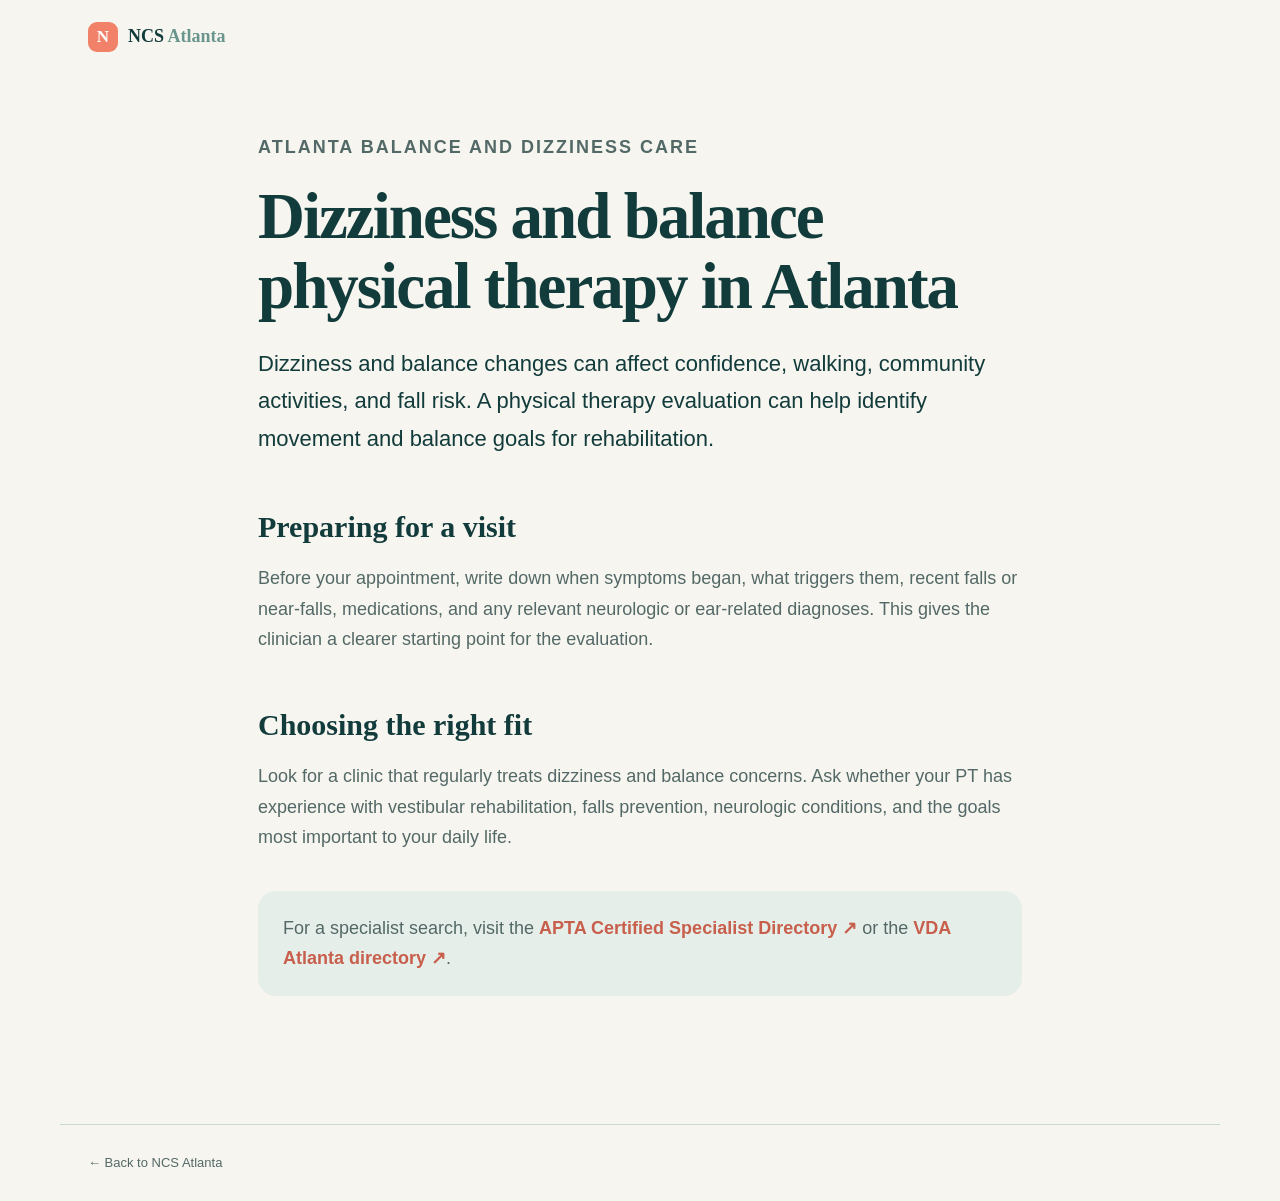
==== dizziness-balance-physical-therapy-atlanta.html @ 5493cdd1 "Add SEO metadata and resource pages" ====
<!doctype html><html lang="en"><head><meta charset="utf-8"><meta name="viewport" content="width=device-width, initial-scale=1"><title>Dizziness and Balance Physical Therapy in Atlanta | NCS Atlanta</title><meta name="description" content="Learn how to find physical therapy in Atlanta for dizziness, balance concerns, vertigo, and fall-risk management."><link rel="canonical" href="https://ncsatlanta.com/dizziness-balance-physical-therapy-atlanta.html"><link rel="stylesheet" href="styles.css"><link rel="stylesheet" href="directory.css"><link rel="stylesheet" href="article.css"></head><body><header class="article-header"><a class="brand" href="index.html"><span class="brand-mark">N</span><span>NCS <em>Atlanta</em></span></a></header><main class="article-main"><p class="article-kicker">Atlanta balance and dizziness care</p><h1>Dizziness and balance physical therapy in Atlanta</h1><p class="article-lede">Dizziness and balance changes can affect confidence, walking, community activities, and fall risk. A physical therapy evaluation can help identify movement and balance goals for rehabilitation.</p><h2>Preparing for a visit</h2><p>Before your appointment, write down when symptoms began, what triggers them, recent falls or near-falls, medications, and any relevant neurologic or ear-related diagnoses. This gives the clinician a clearer starting point for the evaluation.</p><h2>Choosing the right fit</h2><p>Look for a clinic that regularly treats dizziness and balance concerns. Ask whether your PT has experience with vestibular rehabilitation, falls prevention, neurologic conditions, and the goals most important to your daily life.</p><p class="article-note">For a specialist search, visit the <a href="https://aptaapps.apta.org/APTAPtDirectory/CertifiedSpecialistDirectory.aspx" target="_blank" rel="noopener">APTA Certified Specialist Directory ↗</a> or the <a href="https://vestibular.org/healthcare-directory/?_distance=33.7501275%2C-84.3885209%2C10%2CAtlanta%252C%2520GA%252C%2520USA" target="_blank" rel="noopener">VDA Atlanta directory ↗</a>.</p></main><footer class="article-footer"><a href="index.html">← Back to NCS Atlanta</a></footer></body></html>
---- styles.css ----
:root{--ink:#123b3b;--teal:#0e3b3b;--mint:#d9eee7;--cream:#f7f5ef;--coral:#f18168;--line:#c8d9d2;--muted:#536967}*{box-sizing:border-box}html{scroll-behavior:smooth}body{margin:0;background:var(--cream);color:var(--ink);font-family:'DM Sans',sans-serif;line-height:1.55}.wrap{max-width:1160px;margin:auto;padding-left:28px;padding-right:28px}.site-header{height:86px;display:flex;align-items:center;justify-content:space-between;max-width:1160px;margin:auto;padding:0 28px}.brand{display:flex;align-items:center;gap:10px;font-family:'Plus Jakarta Sans';font-weight:800;font-size:18px}.brand em{font-style:normal;color:#69958c}.brand-mark{display:grid;place-items:center;background:var(--coral);width:30px;height:30px;border-radius:9px;color:#fff;font-size:17px}nav{display:flex;align-items:center;gap:28px;font-weight:600;font-size:14px}a{color:inherit;text-decoration:none}nav a:hover,.text-link:hover,a:not(.button):hover{color:#c85f4c}.nav-cta{border:1px solid var(--ink);border-radius:99px;padding:10px 16px}.hero{display:grid;grid-template-columns:1.1fr .9fr;gap:70px;min-height:610px;align-items:center}.eyebrow{text-transform:uppercase;letter-spacing:2px;font-size:11px;font-weight:700;color:#e06d57;margin:0 0 16px}.hero h1{font-family:'Plus Jakarta Sans';font-size:clamp(42px,6.2vw,76px);line-height:1.06;letter-spacing:-3px;margin:0 0 25px}.hero h1 span,h2 span{color:#e5765e}.lede{font-size:20px;line-height:1.55;color:var(--muted);max-width:570px}.hero-actions{display:flex;align-items:center;gap:25px;margin-top:34px}.button{display:inline-flex;gap:20px;align-items:center;border-radius:99px;padding:15px 21px;font-weight:700}.button-primary{background:var(--coral);color:#fff}.button-primary:hover{background:#d96c55;color:#fff}.button-light{background:#fff;color:var(--ink);margin-top:26px}.text-link{font-weight:700}.hero-art{height:420px;background:var(--mint);border-radius:48% 52% 45% 55%;position:relative;overflow:hidden}.orb{position:absolute;border-radius:50%;background:var(--coral);opacity:.9}.orb-a{height:210px;width:210px;left:15%;top:17%}.orb-b{height:100px;width:100px;right:13%;bottom:15%;background:#fff}.path-line{position:absolute;width:440px;height:230px;border:2px solid var(--ink);border-left:0;border-bottom:0;border-radius:0 100% 0 0;transform:rotate(-25deg);top:18%;left:2%;opacity:.75}.art-label{position:absolute;bottom:38px;left:40px;font-size:14px}.art-label strong{font-size:19px}.featured{background:var(--teal);border-radius:35px;color:#fff;padding-top:16px;padding-bottom:55px}.featured-tag{font-size:12px;color:#a9d6c8;text-transform:uppercase;letter-spacing:1.5px;margin-bottom:38px}.featured-grid{display:grid;grid-template-columns:1.15fr .85fr;gap:75px}.featured h2,.why h2,.directory h2,.cta h2{font-family:'Plus Jakarta Sans';font-size:clamp(31px,4vw,52px);line-height:1.08;letter-spacing:-2px;margin:0 0 20px}.featured-sub{font-size:21px;color:#bfe0d7;max-width:550px}.featured p:not(.eyebrow):not(.featured-sub){color:#d7e9e3;max-width:540px}.feature-facts{border-left:1px solid #47716b;padding-left:36px;display:flex;flex-direction:column;justify-content:center;gap:29px}.feature-facts span{display:block;color:#8dbbb0;font-size:12px;text-transform:uppercase;letter-spacing:1px}.feature-facts strong{display:block;font-size:17px;margin-top:5px}.why{display:grid;grid-template-columns:.85fr 1.15fr;gap:80px;padding-top:125px;padding-bottom:125px}.why-copy>p{font-size:19px;color:var(--muted);margin-top:0}.compare{border-top:1px solid var(--line);margin-top:35px;font-size:13px}.compare-row{display:grid;grid-template-columns:1fr 1fr 1.25fr;gap:16px;padding:16px 0;border-bottom:1px solid var(--line)}.compare-row span:first-child{font-weight:700}.compare-row strong{font-weight:700}.compare-row.header{font-size:12px;color:var(--muted);padding:10px 0}.compare-row .accent{color:#d56650}.conditions{background:#e6eee9;padding:72px 0}.condition-grid{display:grid;grid-template-columns:repeat(3,1fr);gap:28px}.condition-grid>div{border-top:2px solid var(--ink);padding-top:18px}.condition-grid b{color:#e5765e;font-size:13px}.condition-grid h3{font-family:'Plus Jakarta Sans';font-size:21px;margin:22px 0 5px}.condition-grid p{color:var(--muted);margin:0}.directory{padding-top:125px;padding-bottom:110px}.directory-head{display:flex;justify-content:space-between;gap:50px;align-items:end;margin-bottom:45px}.directory-note{max-width:330px;color:var(--muted);font-size:14px}.cards{display:grid;grid-template-columns:1fr 1fr;gap:14px}.clinic-card{background:#fff;border:1px solid #e1e8e3;border-radius:18px;padding:25px;display:grid;grid-template-columns:45px 1fr;gap:15px;transition:transform .2s,box-shadow .2s}.clinic-card:hover{transform:translateY(-3px);box-shadow:0 10px 25px #123b3b12}.featured-card{grid-column:span 2;background:#f3e8dd;border-color:#efd2c5}.rank{font-family:'Plus Jakarta Sans';font-size:18px;color:#e5765e}.card-top{display:flex;justify-content:space-between;gap:10px}.clinic-card h3{font-family:'Plus Jakarta Sans';font-size:18px;line-height:1.2;margin:0 0 8px}.clinic-card p{color:var(--muted);font-size:14px;margin:0 0 14px}.card-meta{font-size:12px;color:#758883;margin-bottom:16px}.clinic-card a{font-size:13px;font-weight:700;color:#d56650}.pill{font-size:10px;text-transform:uppercase;letter-spacing:1px;background:var(--coral);color:#fff;border-radius:99px;padding:5px 9px;white-space:nowrap;height:max-content}.cta{background:var(--mint);border-radius:35px;text-align:center;padding-top:80px;padding-bottom:84px;margin-bottom:85px}.cta p:not(.eyebrow){color:var(--muted);max-width:450px;margin:0 auto 25px}.cta .button{margin-top:4px}.footer{border-top:1px solid var(--line);padding-top:30px;padding-bottom:35px;display:grid;grid-template-columns:1fr 1fr;gap:15px;font-size:12px;color:var(--muted)}.footer .brand{color:var(--ink);font-size:15px}.footer p{margin:7px 0;text-align:right}.footer .small{grid-column:span 2;text-align:left;font-size:11px;max-width:800px}.footer a{color:#d56650}@media(max-width:760px){.site-header{height:auto;padding-top:22px;align-items:flex-start}nav{gap:12px;font-size:12px}nav>a:not(.nav-cta){display:none}.hero{grid-template-columns:1fr;gap:20px;padding-top:65px;padding-bottom:75px}.hero h1{font-size:48px;letter-spacing:-2px}.hero-art{height:270px}.featured-grid,.why{grid-template-columns:1fr;gap:35px}.featured{border-radius:25px;padding-bottom:35px}.feature-facts{border-left:0;border-top:1px solid #47716b;padding:25px 0 0}.why{padding-top:80px;padding-bottom:80px;gap:38px}.condition-grid,.cards{grid-template-columns:1fr}.featured-card{grid-column:span 1}.directory{padding-top:80px;padding-bottom:75px}.directory-head{display:block}.directory-note{margin-top:25px}.cta{margin-bottom:55px}.footer{grid-template-columns:1fr}.footer p{text-align:left}.footer .small{grid-column:span 1}.hero-actions{align-items:flex-start;flex-direction:column;gap:18px}.compare{font-size:11px}.compare-row{grid-template-columns:.8fr 1fr 1.1fr;gap:8px}}
---- directory.css ----
.directory-resource{display:flex;align-items:center;justify-content:space-between;gap:30px;background:#e6eee9;border:1px solid #c8d9d2;border-radius:18px;padding:22px 25px;margin:-15px 0 22px}.resource-kicker{display:block;color:#d56650;text-transform:uppercase;letter-spacing:1.4px;font-size:10px;font-weight:700;margin-bottom:5px}.directory-resource strong{display:block;font-family:'Plus Jakarta Sans';font-size:18px}.directory-resource p{color:var(--muted);font-size:13px;margin:4px 0 0}.directory-resource .button{margin:0;white-space:nowrap}.cards{grid-template-columns:1fr}.featured-card{grid-column:span 1}.education{display:grid;grid-template-columns:.9fr 1.1fr;gap:80px;border-top:1px solid var(--line);padding-top:110px;padding-bottom:110px}.education h2{font-family:'Plus Jakarta Sans';font-size:clamp(31px,4vw,52px);line-height:1.08;letter-spacing:-2px;margin:0}.education p{color:var(--muted);font-size:17px}.education p:first-child{margin-top:0}@media(max-width:760px){.directory-resource{display:block}.directory-resource .button{margin-top:18px}.education{grid-template-columns:1fr;gap:30px;padding-top:75px;padding-bottom:75px}}
.resources{display:grid;grid-template-columns:.8fr 1.2fr;gap:75px;padding-top:100px;padding-bottom:110px}.resources-heading h2{font-family:'Plus Jakarta Sans';font-size:clamp(31px,4vw,52px);line-height:1.08;letter-spacing:-2px;margin:0 0 20px}.resources-heading>p:not(.eyebrow){color:var(--muted);font-size:16px;max-width:340px}.resource-links{display:grid;grid-template-columns:1fr 1fr;gap:14px}.resource-links a{background:#fff;border:1px solid #e1e8e3;border-radius:18px;padding:22px;transition:transform .2s,box-shadow .2s}.resource-links a:hover{transform:translateY(-3px);box-shadow:0 10px 25px #123b3b12}.resource-links span{display:block;color:#e5765e;font-family:'Plus Jakarta Sans';font-size:14px;margin-bottom:18px}.resource-links strong{display:block;font-family:'Plus Jakarta Sans';font-size:16px;line-height:1.25}.resource-links small{display:block;color:var(--muted);font-size:12px;line-height:1.4;margin-top:9px}@media(max-width:760px){.resources{grid-template-columns:1fr;gap:35px;padding-top:75px;padding-bottom:75px}.resource-links{grid-template-columns:1fr}}
.hero-art{overflow:visible}.art-label{left:26%;bottom:48px}
.clinic-name{font:inherit;color:inherit;text-decoration:none}.clinic-name:hover{color:#d56650}
.clinic-card h3 .clinic-name{font-family:'Plus Jakarta Sans';font-size:inherit;line-height:inherit;font-weight:inherit;color:var(--ink)}.clinic-card h3 .clinic-name:hover{color:#d56650}
.clinic-card p{font-size:16px}.card-meta{font-size:14px;line-height:1.55}.directory-note{font-size:16px;line-height:1.6}.resource-links small{font-size:14px}.resource-links strong{font-size:17px}.directory-resource p{font-size:14px}.eyebrow{font-size:12px}.footer{font-size:13px}.footer .small{font-size:12px}
.compare{font-size:16px;line-height:1.5}.compare-row.header{font-size:14px}.compare-row{line-height:1.5}@media(max-width:760px){.compare{font-size:13px}.compare-row.header{font-size:12px}}
.source-link{color:#c85f4c;font-weight:700}.directory-proof{max-width:570px;color:var(--muted);font-size:15px;margin:18px 0 0}.topic-links{grid-column:1/-1;display:flex;flex-wrap:wrap;gap:12px;margin-top:6px}.topic-links a{border:1px solid var(--line);border-radius:999px;padding:10px 14px;font-size:14px;font-weight:700;background:#fff}.topic-links a:hover{color:#d56650;border-color:#d56650}
---- article.css ----
.article-header{max-width:1160px;margin:auto;padding:22px 28px 0}.article-main{max-width:820px;margin:auto;padding:80px 28px 110px}.article-main h1{font-family:'Plus Jakarta Sans';font-size:clamp(40px,6vw,65px);line-height:1.08;letter-spacing:-2px;margin:0 0 24px}.article-main h2{font-family:'Plus Jakarta Sans';font-size:30px;line-height:1.2;margin:52px 0 16px}.article-main p,.article-main li{font-size:18px;line-height:1.7;color:var(--muted)}.article-main li{margin:10px 0}.article-main a:not(.button){color:#c85f4c;font-weight:700}.article-kicker{color:#e06d57;text-transform:uppercase;letter-spacing:2px;font-size:12px;font-weight:700;margin:0 0 18px}.article-lede{font-size:22px!important;color:var(--ink)!important}.article-note{background:#e6eee9;border-radius:18px;padding:22px 25px;margin-top:38px}.article-footer{border-top:1px solid var(--line);padding:28px;max-width:1160px;margin:auto;color:var(--muted);font-size:13px}@media(max-width:760px){.article-main{padding-top:60px;padding-bottom:70px}.article-main p,.article-main li{font-size:17px}.article-lede{font-size:20px!important}}
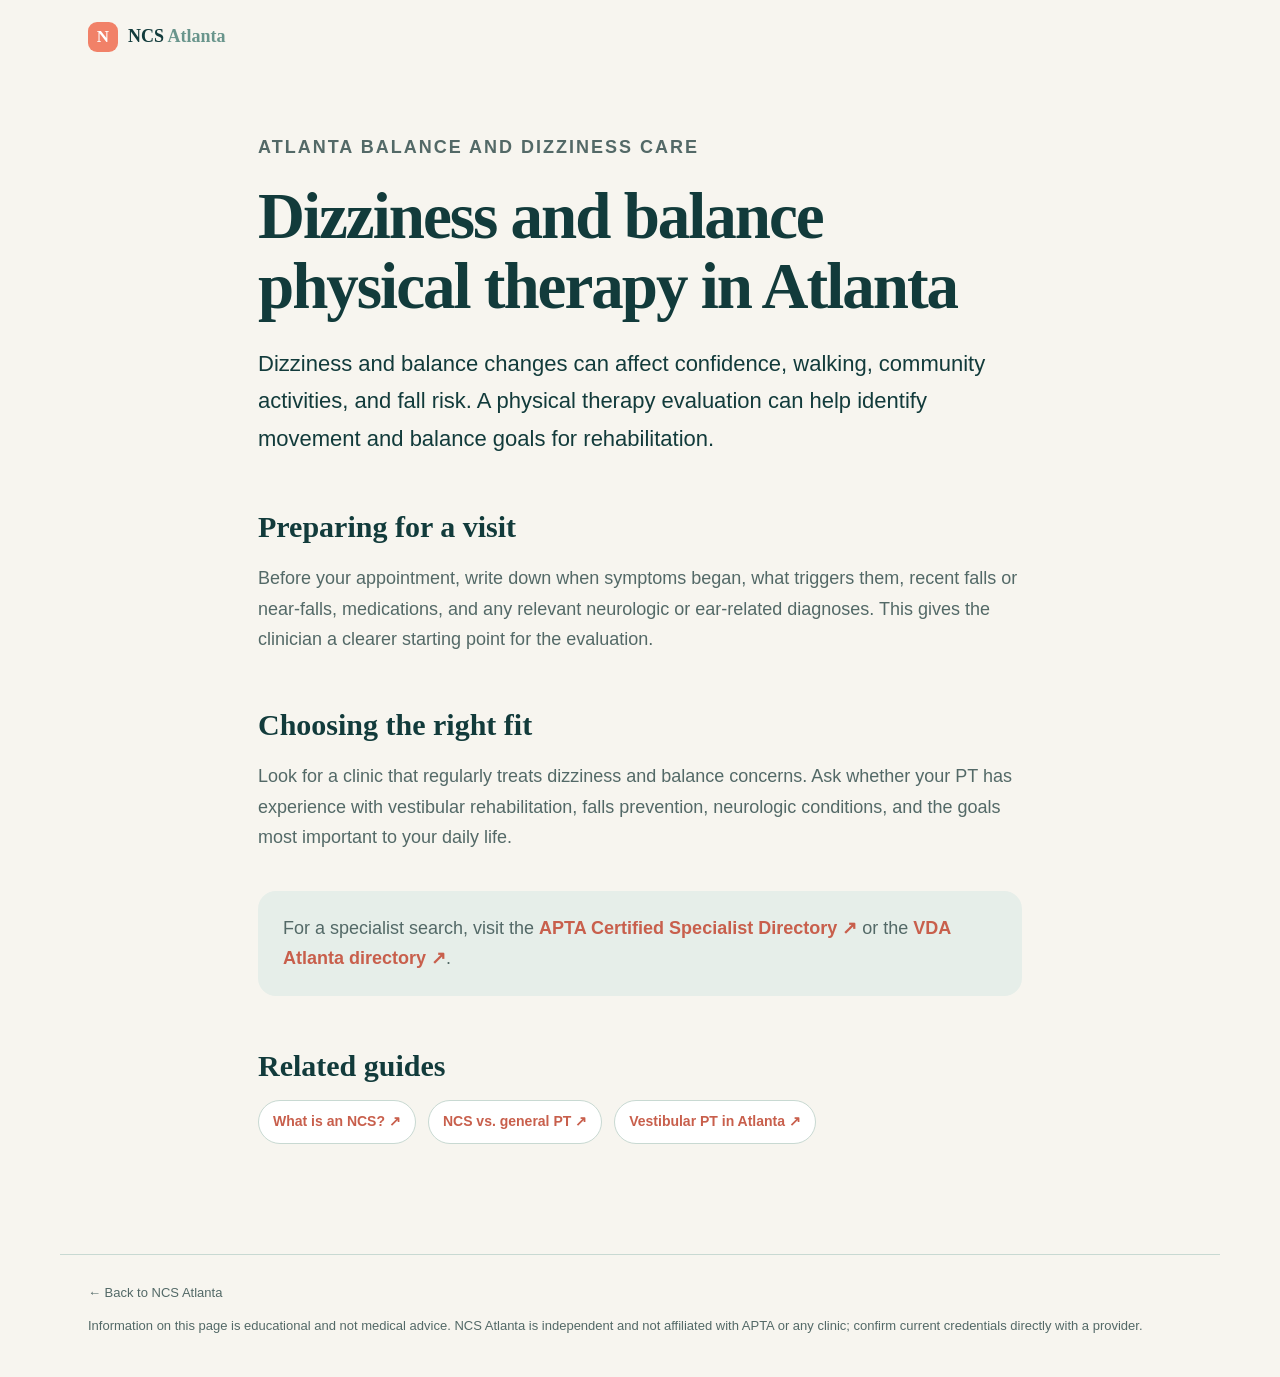
==== commit 3283238f: "Add structured data, cross-linking, and editorial disclaimer Add Article/BreadcrumbList JSON-LD to g" ====
--- a/dizziness-balance-physical-therapy-atlanta.html
+++ b/dizziness-balance-physical-therapy-atlanta.html
@@ -1 +1,11 @@
-<!doctype html><html lang="en"><head><meta charset="utf-8"><meta name="viewport" content="width=device-width, initial-scale=1"><title>Dizziness and Balance Physical Therapy in Atlanta | NCS Atlanta</title><meta name="description" content="Learn how to find physical therapy in Atlanta for dizziness, balance concerns, vertigo, and fall-risk management."><link rel="canonical" href="https://ncsatlanta.com/dizziness-balance-physical-therapy-atlanta.html"><link rel="stylesheet" href="styles.css"><link rel="stylesheet" href="directory.css"><link rel="stylesheet" href="article.css"></head><body><header class="article-header"><a class="brand" href="index.html"><span class="brand-mark">N</span><span>NCS <em>Atlanta</em></span></a></header><main class="article-main"><p class="article-kicker">Atlanta balance and dizziness care</p><h1>Dizziness and balance physical therapy in Atlanta</h1><p class="article-lede">Dizziness and balance changes can affect confidence, walking, community activities, and fall risk. A physical therapy evaluation can help identify movement and balance goals for rehabilitation.</p><h2>Preparing for a visit</h2><p>Before your appointment, write down when symptoms began, what triggers them, recent falls or near-falls, medications, and any relevant neurologic or ear-related diagnoses. This gives the clinician a clearer starting point for the evaluation.</p><h2>Choosing the right fit</h2><p>Look for a clinic that regularly treats dizziness and balance concerns. Ask whether your PT has experience with vestibular rehabilitation, falls prevention, neurologic conditions, and the goals most important to your daily life.</p><p class="article-note">For a specialist search, visit the <a href="https://aptaapps.apta.org/APTAPtDirectory/CertifiedSpecialistDirectory.aspx" target="_blank" rel="noopener">APTA Certified Specialist Directory ↗</a> or the <a href="https://vestibular.org/healthcare-directory/?_distance=33.7501275%2C-84.3885209%2C10%2CAtlanta%252C%2520GA%252C%2520USA" target="_blank" rel="noopener">VDA Atlanta directory ↗</a>.</p></main><footer class="article-footer"><a href="index.html">← Back to NCS Atlanta</a></footer></body></html>
+<!doctype html><html lang="en"><head><meta charset="utf-8"><meta name="viewport" content="width=device-width, initial-scale=1"><title>Dizziness and Balance Physical Therapy in Atlanta | NCS Atlanta</title><meta name="description" content="Learn how to find physical therapy in Atlanta for dizziness, balance concerns, vertigo, and fall-risk management."><link rel="canonical" href="https://ncsatlanta.com/dizziness-balance-physical-therapy-atlanta.html"><link rel="stylesheet" href="styles.css"><link rel="stylesheet" href="directory.css"><link rel="stylesheet" href="article.css">
+<script type="application/ld+json">
+{"@context":"https://schema.org","@graph":[
+  {"@type":"BreadcrumbList","itemListElement":[
+    {"@type":"ListItem","position":1,"name":"NCS Atlanta","item":"https://ncsatlanta.com/"},
+    {"@type":"ListItem","position":2,"name":"Dizziness and balance physical therapy in Atlanta","item":"https://ncsatlanta.com/dizziness-balance-physical-therapy-atlanta.html"}
+  ]},
+  {"@type":"Article","headline":"Dizziness and balance physical therapy in Atlanta","description":"Learn how to find physical therapy in Atlanta for dizziness, balance concerns, vertigo, and fall-risk management.","url":"https://ncsatlanta.com/dizziness-balance-physical-therapy-atlanta.html","datePublished":"2026-08-21","dateModified":"2026-08-21","author":{"@type":"Organization","name":"NCS Atlanta","url":"https://ncsatlanta.com/"},"publisher":{"@type":"Organization","name":"NCS Atlanta","url":"https://ncsatlanta.com/"},"mainEntityOfPage":"https://ncsatlanta.com/dizziness-balance-physical-therapy-atlanta.html"}
+]}
+</script>
+</head><body><header class="article-header"><a class="brand" href="index.html"><span class="brand-mark">N</span><span>NCS <em>Atlanta</em></span></a></header><main class="article-main"><p class="article-kicker">Atlanta balance and dizziness care</p><h1>Dizziness and balance physical therapy in Atlanta</h1><p class="article-lede">Dizziness and balance changes can affect confidence, walking, community activities, and fall risk. A physical therapy evaluation can help identify movement and balance goals for rehabilitation.</p><h2>Preparing for a visit</h2><p>Before your appointment, write down when symptoms began, what triggers them, recent falls or near-falls, medications, and any relevant neurologic or ear-related diagnoses. This gives the clinician a clearer starting point for the evaluation.</p><h2>Choosing the right fit</h2><p>Look for a clinic that regularly treats dizziness and balance concerns. Ask whether your PT has experience with vestibular rehabilitation, falls prevention, neurologic conditions, and the goals most important to your daily life.</p><p class="article-note">For a specialist search, visit the <a href="https://aptaapps.apta.org/APTAPtDirectory/CertifiedSpecialistDirectory.aspx" target="_blank" rel="noopener">APTA Certified Specialist Directory ↗</a> or the <a href="https://vestibular.org/healthcare-directory/?_distance=33.7501275%2C-84.3885209%2C10%2CAtlanta%252C%2520GA%252C%2520USA" target="_blank" rel="noopener">VDA Atlanta directory ↗</a>.</p><h2>Related guides</h2><div class="topic-links" aria-label="Related Atlanta neuro PT guides"><a href="what-is-an-ncs.html">What is an NCS? ↗</a><a href="ncs-vs-general-physical-therapy.html">NCS vs. general PT ↗</a><a href="vestibular-physical-therapy-atlanta.html">Vestibular PT in Atlanta ↗</a></div></main><footer class="article-footer"><a href="index.html">← Back to NCS Atlanta</a><p>Information on this page is educational and not medical advice. NCS Atlanta is independent and not affiliated with APTA or any clinic; confirm current credentials directly with a provider.</p></footer></body></html>
